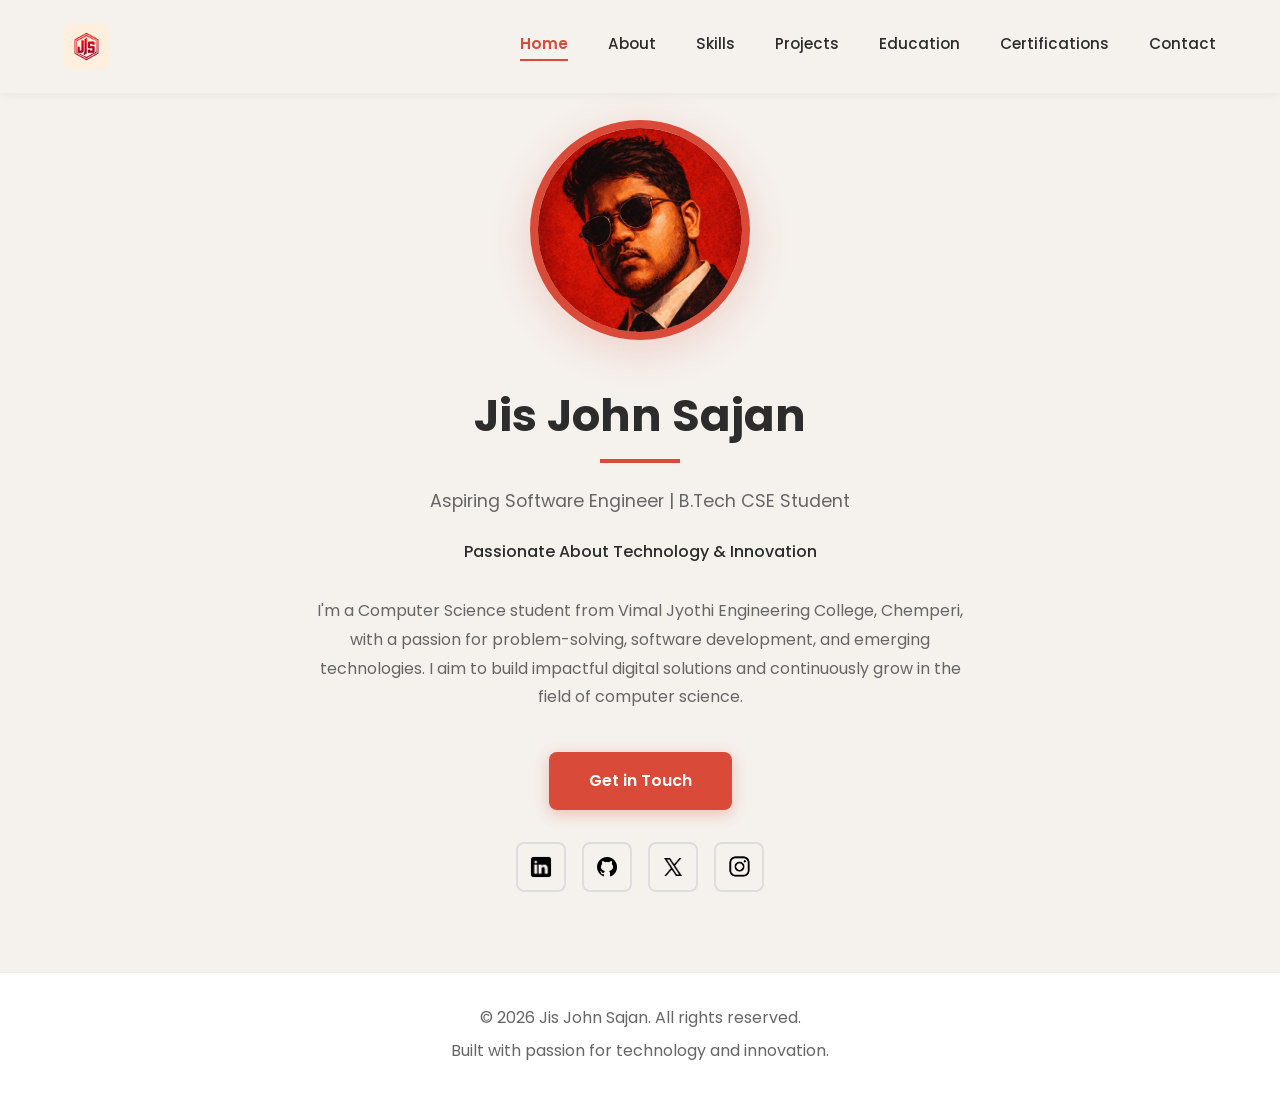
==== index.html @ a959b197 "Add files via upload" ====
<!DOCTYPE html>
<html lang="en">
<head>
    <meta charset="UTF-8">
    <meta name="viewport" content="width=device-width, initial-scale=1.0">
    <title>Jis John Sajan - Home</title>
    <link href="https://fonts.googleapis.com/css2?family=Poppins:wght@300;400;500;600;700&display=swap" rel="stylesheet">
    <link rel="stylesheet" href="https://cdnjs.cloudflare.com/ajax/libs/font-awesome/6.4.0/css/all.min.css">
    <link rel="stylesheet" href="style.css">
</head>
<body>
    <header>
        <img src="logo.png" alt="JJS Logo" class="logo">
        <nav>
            <a href="index.html" class="active">Home</a>
            <a href="about.html">About</a>
            <a href="skills.html">Skills</a>
            <a href="projects.html">Projects</a>
            <a href="education.html">Education</a>
            <a href="certifications.html">Certifications</a>
            <a href="contact.html">Contact</a>
        </nav>
        <div class="menu-toggle">
            <span></span>
            <span></span>
            <span></span>
        </div>
    </header>

    <section class="hero">
        <img src="main.jpeg" alt="Jis John Sajan" class="profile-image">
        <h1>Jis John Sajan</h1>
        <div class="title-underline"></div>
        <p class="subtitle">Aspiring Software Engineer | B.Tech CSE Student</p>
        <p class="tagline">Passionate About Technology &amp; Innovation</p>
        <p class="hero-description">
            I'm a Computer Science student from Vimal Jyothi Engineering College, Chemperi, with a passion for problem-solving, software development, and emerging technologies. I aim to build impactful digital solutions and continuously grow in the field of computer science.
        </p>
        <a href="contact.html" class="cta-button">Get in Touch</a>
        <div class="social-links">
            <a href="https://www.linkedin.com/in/jis-john-sajan-4ab8382ab/" target="_blank" class="social-icon">
                <img src="icons8-linkedin-50.png" width="24" height="24" alt="LinkedIn">
            </a>
            <a href="https://github.com/jisjohnsajan" target="_blank" class="social-icon">
                <img src="icons8-github-96.png" width="24" height="24" alt="GitHub">
            </a>
            <a href="https://x.com/jis_johnny" target="_blank" class="social-icon">
                <img src="icons8-x-64.png" width="24" height="24" alt="X (Twitter)">
            </a>
            <a href="https://www.instagram.com/absolutely_jis.johnny/" target="_blank" class="social-icon">
                <img src="instagram-logo-facebook-2-svgrepo-com.png" width="27" height="27" alt="Instagram">
            </a>
        </div>
    </section>

    <footer>
        <p>&copy; 2026 Jis John Sajan. All rights reserved.</p>
        <p>Built with passion for technology and innovation.</p>
    </footer>

    <script>
        const menuToggle = document.querySelector('.menu-toggle');
        const nav = document.querySelector('nav');
        menuToggle.addEventListener('click', () => { nav.classList.toggle('active'); });
        document.querySelectorAll('nav a').forEach(link => {
            link.addEventListener('click', () => { nav.classList.remove('active'); });
        });
    </script>
</body>
</html>
---- style.css ----
* {
    margin: 0;
    padding: 0;
    box-sizing: border-box;
}

:root {
    --primary: #d94a38;
    --dark: #2c2c2c;
    --light-bg: #f5f1ed;
    --text-gray: #666;
    --white: #ffffff;
}

body {
    font-family: 'Poppins', sans-serif;
    background: var(--light-bg);
    color: var(--dark);
    line-height: 1.6;
}

/* Header */
header {
    position: fixed;
    top: 0;
    left: 0;
    right: 0;
    padding: 1.5rem 5%;
    background: var(--light-bg);
    display: flex;
    justify-content: space-between;
    align-items: center;
    z-index: 1000;
    box-shadow: 0 2px 10px rgba(0,0,0,0.05);
}

.logo {
    width: 45px;
    height: 45px;
    border-radius: 8px;
    object-fit: contain;
}

nav {
    display: flex;
    gap: 2.5rem;
    transition: max-height 0.3s ease-in-out;
}

nav a {
    text-decoration: none;
    color: var(--dark);
    font-weight: 500;
    font-size: 0.95rem;
    transition: color 0.3s;
}

nav a:hover {
    color: var(--primary);
}

.menu-toggle {
    display: none;
    flex-direction: column;
    gap: 5px;
    cursor: pointer;
}

.menu-toggle span {
    width: 25px;
    height: 3px;
    background: var(--dark);
    transition: 0.3s;
}

/* Hero Section */
.hero {
    padding: 120px 5% 80px;
    text-align: center;
    max-width: 800px;
    margin: 0 auto;
}

.profile-image {
    width: 220px;
    height: 220px;
    border-radius: 50%;
    margin: 0 auto 2rem;
    object-fit: cover;
    border: 8px solid var(--primary);
    box-shadow: 0 10px 40px rgba(217, 74, 56, 0.2);
}

h1 {
    font-size: 2.8rem;
    font-weight: 700;
    margin-bottom: 0.5rem;
    color: var(--dark);
}

.title-underline {
    width: 80px;
    height: 4px;
    background: var(--primary);
    margin: 0 auto 1.5rem;
}

.subtitle {
    font-size: 1.1rem;
    color: var(--text-gray);
    margin-bottom: 1.5rem;
    font-weight: 400;
}

.tagline {
    font-size: 1rem;
    color: var(--dark);
    font-weight: 500;
    margin-bottom: 2rem;
}

.hero-description {
    font-size: 1rem;
    color: var(--text-gray);
    line-height: 1.8;
    margin-bottom: 2.5rem;
}

.cta-button {
    display: inline-flex;
    align-items: center;
    gap: 0.5rem;
    padding: 1rem 2.5rem;
    background: var(--primary);
    color: white;
    text-decoration: none;
    border-radius: 8px;
    font-weight: 600;
    font-size: 1rem;
    transition: all 0.3s;
    box-shadow: 0 4px 15px rgba(217, 74, 56, 0.3);
}

.cta-button:hover {
    background: #c23d2d;
    transform: translateY(-2px);
    box-shadow: 0 6px 20px rgba(217, 74, 56, 0.4);
}

.social-links {
    display: flex;
    gap: 1rem;
    justify-content: center;
    margin-top: 2rem;
}

.social-icon {
    width: 50px;
    height: 50px;
    border: 2px solid #ddd;
    border-radius: 8px;
    display: flex;
    align-items: center;
    justify-content: center;
    text-decoration: none;
    color: var(--dark);
    font-size: 1.5rem;
    transition: all 0.3s;
}

.social-icon:hover {
    border-color: var(--primary);
    color: var(--primary);
    transform: translateY(-3px);
}

/* Sections */
section {
    padding: 80px 5%;
    max-width: 1200px;
    margin: 0 auto;
}

section h2 {
    font-size: 2.2rem;
    font-weight: 700;
    margin-bottom: 1rem;
    color: var(--dark);
    text-align: center;
}

.section-underline {
    width: 60px;
    height: 4px;
    background: var(--primary);
    margin: 0 auto 3rem;
}

/* About Section */
.about-content {
    display: grid;
    grid-template-columns: 1fr 1fr;
    gap: 4rem;
    align-items: start;
}

.about-text p {
    margin-bottom: 1.2rem;
    color: var(--text-gray);
    line-height: 1.8;
}

.highlights-grid {
    display: grid;
    grid-template-columns: 1fr 1fr;
    gap: 1.5rem;
}

.highlight-card {
    background: white;
    padding: 1.5rem;
    border-radius: 12px;
    box-shadow: 0 4px 15px rgba(0,0,0,0.05);
    transition: transform 0.3s;
}

.highlight-card:hover {
    transform: translateY(-5px);
    box-shadow: 0 6px 20px rgba(0,0,0,0.1);
}

.highlight-icon {
    font-size: 2rem;
    margin-bottom: 0.5rem;
}

.highlight-card h4 {
    font-size: 1.1rem;
    font-weight: 600;
    color: var(--dark);
    margin-bottom: 0.5rem;
}

.highlight-card p {
    color: var(--text-gray);
    font-size: 0.9rem;
    line-height: 1.6;
    margin: 0;
}

/* Skills Section */
.skills-grid {
    display: grid;
    grid-template-columns: repeat(auto-fit, minmax(300px, 1fr));
    gap: 2.5rem;
}

.skill-category {
    background: white;
    padding: 2rem;
    border-radius: 12px;
    box-shadow: 0 4px 15px rgba(0,0,0,0.05);
}

.skill-category h3 {
    font-size: 1.3rem;
    margin-bottom: 1.5rem;
    color: var(--dark);
    font-weight: 600;
}

.skill-item {
    margin-bottom: 1.5rem;
}

.skill-header {
    display: flex;
    justify-content: space-between;
    margin-bottom: 0.5rem;
    font-weight: 500;
}

.skill-bar {
    width: 100%;
    height: 8px;
    background: #f0f0f0;
    border-radius: 10px;
    overflow: hidden;
}

.skill-progress {
    height: 100%;
    background: var(--primary);
    border-radius: 10px;
    transition: width 1s ease-out;
}

.skill-list {
    list-style: none;
}

.skill-list li {
    padding: 0.5rem 0;
    color: var(--text-gray);
    position: relative;
    padding-left: 1.5rem;
}

.skill-list li::before {
    content: "✓";
    position: absolute;
    left: 0;
    color: var(--primary);
    font-weight: 700;
}

/* Projects Section */
.project-card {
    background: white;
    padding: 3rem;
    border-radius: 12px;
    box-shadow: 0 4px 20px rgba(0,0,0,0.05);
    max-width: 700px;
    margin: 0 auto;
    transition: transform 0.3s;
}

.project-card:hover {
    transform: translateY(-5px);
}

.project-card h3 {
    font-size: 1.8rem;
    color: var(--dark);
    margin-bottom: 1rem;
    font-weight: 600;
}

.project-card p {
    color: var(--text-gray);
    margin-bottom: 1rem;
    line-height: 1.8;
}

.tech-tags {
    display: flex;
    flex-wrap: wrap;
    gap: 0.8rem;
    margin-top: 1.5rem;
}

.tech-tag {
    padding: 0.5rem 1rem;
    background: #f5f1ed;
    color: var(--dark);
    border-radius: 20px;
    font-size: 0.85rem;
    font-weight: 500;
}

/* Education Section */
.timeline {
    max-width: 700px;
    margin: 0 auto;
}

.timeline-item {
    background: white;
    padding: 2rem;
    border-radius: 12px;
    margin-bottom: 2rem;
    border-left: 4px solid var(--primary);
    box-shadow: 0 4px 15px rgba(0,0,0,0.05);
}

.timeline-item h3 {
    font-size: 1.4rem;
    color: var(--dark);
    margin-bottom: 0.5rem;
}

.timeline-year {
    color: var(--primary);
    font-weight: 600;
    margin-bottom: 0.5rem;
    display: block;
}

.timeline-item p {
    color: var(--text-gray);
    line-height: 1.8;
}

/* Certifications */
.cert-grid {
    display: grid;
    grid-template-columns: repeat(2, 1fr);
    gap: 1.5rem;
    max-width: 900px;
    margin: 0 auto;
}

@media (max-width: 768px) {
    .cert-grid {
        grid-template-columns: 1fr;
    }
}

.cert-card {
    background: white;
    border-radius: 12px;
    box-shadow: 0 4px 15px rgba(0,0,0,0.05);
    overflow: hidden;
    transition: transform 0.3s;
}

.cert-card:hover {
    transform: translateY(-5px);
    box-shadow: 0 8px 25px rgba(0,0,0,0.1);
}

.cert-card img {
    width: 100%;
    height: auto;
    display: block;
}

.cert-card .cert-info {
    padding: 1.5rem;
    text-align: center;
}

.cert-card strong {
    display: block;
    color: var(--primary);
    font-size: 1.1rem;
    margin-bottom: 0.5rem;
}

.cert-card p {
    color: var(--text-gray);
    font-size: 0.95rem;
}

/* Contact Section */
.contact-content {
    text-align: center;
    max-width: 600px;
    margin: 0 auto;
}

.contact-content p {
    color: var(--text-gray);
    margin-bottom: 2rem;
    line-height: 1.8;
}

.contact-links {
    display: flex;
    justify-content: center;
    gap: 1.5rem;
    flex-wrap: wrap;
}

.contact-card {
    background: white;
    padding: 2rem 2.5rem;
    border-radius: 16px;
    text-decoration: none;
    color: var(--dark);
    box-shadow: 0 4px 15px rgba(0,0,0,0.06);
    transition: all 0.3s;
    display: flex;
    flex-direction: column;
    align-items: center;
    justify-content: center;
    text-align: center;
    min-width: 200px;
    border-left: 4px solid transparent;
}

.contact-card:hover {
    transform: translateY(-5px);
    box-shadow: 0 10px 30px rgba(217, 74, 56, 0.12);
    border-left: 4px solid var(--primary);
}

.contact-icon-wrap {
    width: 56px;
    height: 56px;
    border-radius: 50%;
    background: #f5f1ed;
    display: flex;
    align-items: center;
    justify-content: center;
    margin-bottom: 1rem;
    transition: background 0.3s;
}

.contact-card:hover .contact-icon-wrap {
    background: rgba(217, 74, 56, 0.1);
}

.contact-card .contact-label {
    font-size: 0.8rem;
    font-weight: 600;
    text-transform: uppercase;
    letter-spacing: 0.08em;
    color: var(--text-gray);
    margin-bottom: 0.3rem;
}

.contact-card .contact-value {
    font-size: 0.95rem;
    font-weight: 600;
    color: var(--dark);
    word-break: break-all;
}

/* Footer */
footer {
    background: white;
    padding: 2rem 5%;
    text-align: center;
    color: var(--text-gray);
    border-top: 1px solid #eee;
}

footer p {
    margin-bottom: 0.5rem;
}

/* Responsive */
@media (max-width: 968px) {
    nav {
        position: absolute;
        top: 100%;
        left: 0;
        right: 0;
        background: var(--light-bg);
        flex-direction: column;
        gap: 0;
        box-shadow: 0 4px 6px rgba(0,0,0,0.1);
        max-height: 0;
        overflow: hidden;
        opacity: 0;
        transition: max-height 0.4s ease-in-out, opacity 0.3s ease-in-out;
    }

    nav.active {
        max-height: 400px;
        opacity: 1;
    }

    nav a {
        padding: 1rem 5%;
        border-bottom: 1px solid #eee;
    }

    nav a:hover {
        background: #f0f0f0;
    }

    .menu-toggle {
        display: flex;
    }

    h1 {
        font-size: 2.2rem;
    }

    .about-content {
        grid-template-columns: 1fr;
        gap: 3rem;
    }

    .skills-grid {
        grid-template-columns: 1fr;
    }

    .highlights-grid {
        grid-template-columns: 1fr;
    }
}

@media (max-width: 640px) {
    .profile-image {
        width: 180px;
        height: 180px;
    }

    section {
        padding: 60px 5%;
    }

    .contact-links {
        flex-direction: column;
        align-items: center;
    }

    .contact-card {
        width: 100%;
        max-width: 320px;
    }
}

/* Smooth Animations */
.fade-in {
    opacity: 0;
    transform: translateY(20px);
    transition: opacity 0.6s ease-out, transform 0.6s ease-out;
}

.fade-in.visible {
    opacity: 1;
    transform: translateY(0);
}


/* Active nav link */
nav a.active {
    color: var(--primary);
    font-weight: 600;
    border-bottom: 2px solid var(--primary);
    padding-bottom: 2px;
}

/* Extra top padding for inner pages so heading clears the fixed header */
#about, #skills, #projects, #education, #certifications, #contact {
    padding-top: 160px;
}

/* Coming Soon / Add More Tiles */
.coming-soon-grid {
    display: grid;
    grid-template-columns: repeat(auto-fit, minmax(260px, 1fr));
    gap: 1.5rem;
    margin-top: 1rem;
}

.coming-soon-tile {
    background: white;
    border-radius: 12px;
    padding: 2rem;
    box-shadow: 0 4px 15px rgba(0,0,0,0.05);
    border: 2px dashed #e0d9d3;
    display: flex;
    flex-direction: column;
    align-items: center;
    justify-content: center;
    gap: 0.8rem;
    transition: transform 0.3s, box-shadow 0.3s;
    min-height: 180px;
    text-align: center;
}

.coming-soon-tile:hover {
    transform: translateY(-5px);
    box-shadow: 0 8px 25px rgba(0,0,0,0.08);
}

.add-more-tile {
    border: 2px dashed #d4cdc4;
}

.add-more-icon {
    font-size: 3rem;
    color: var(--primary);
    font-weight: 300;
    line-height: 1;
}

.add-more-tile h4 {
    font-size: 1.2rem;
    font-weight: 600;
    color: var(--dark);
    margin: 0;
}

.add-more-tile p {
    color: var(--text-gray);
    font-size: 0.95rem;
    margin: 0;
}

.coming-soon-icon {
    font-size: 2.2rem;
}

.coming-soon-tile h4 {
    font-size: 1.1rem;
    font-weight: 600;
    color: var(--dark);
    margin: 0;
}

.coming-soon-tile p {
    color: var(--text-gray);
    font-size: 0.9rem;
    line-height: 1.6;
    margin: 0;
}

.coming-soon-badge {
    display: inline-block;
    margin-top: 0.5rem;
    padding: 0.3rem 0.9rem;
    background: rgba(217, 74, 56, 0.08);
    color: var(--primary);
    border-radius: 20px;
    font-size: 0.78rem;
    font-weight: 600;
    letter-spacing: 0.04em;
    width: fit-content;
}

/* Project Link Cards */
.project-link-card {
    display: flex;
    align-items: center;
    gap: 1rem;
    background: white;
    padding: 1rem 1.5rem;
    border-radius: 10px;
    box-shadow: 0 4px 15px rgba(0,0,0,0.05);
    text-decoration: none;
    color: var(--dark);
    transition: all 0.3s;
    border: 2px solid transparent;
}

.project-link-card:hover {
    transform: translateY(-3px);
    box-shadow: 0 6px 20px rgba(0,0,0,0.1);
    border: 2px solid var(--primary);
}

.project-link-img {
    width: 50px;
    height: 50px;
    object-fit: cover;
    border-radius: 8px;
    background: #f5f1ed;
}

.project-link-text strong {
    display: block;
    font-size: 0.95rem;
    font-weight: 600;
    color: var(--dark);
    margin-bottom: 0.2rem;
}

.project-link-text p {
    font-size: 0.85rem;
    color: var(--text-gray);
    margin: 0;
}
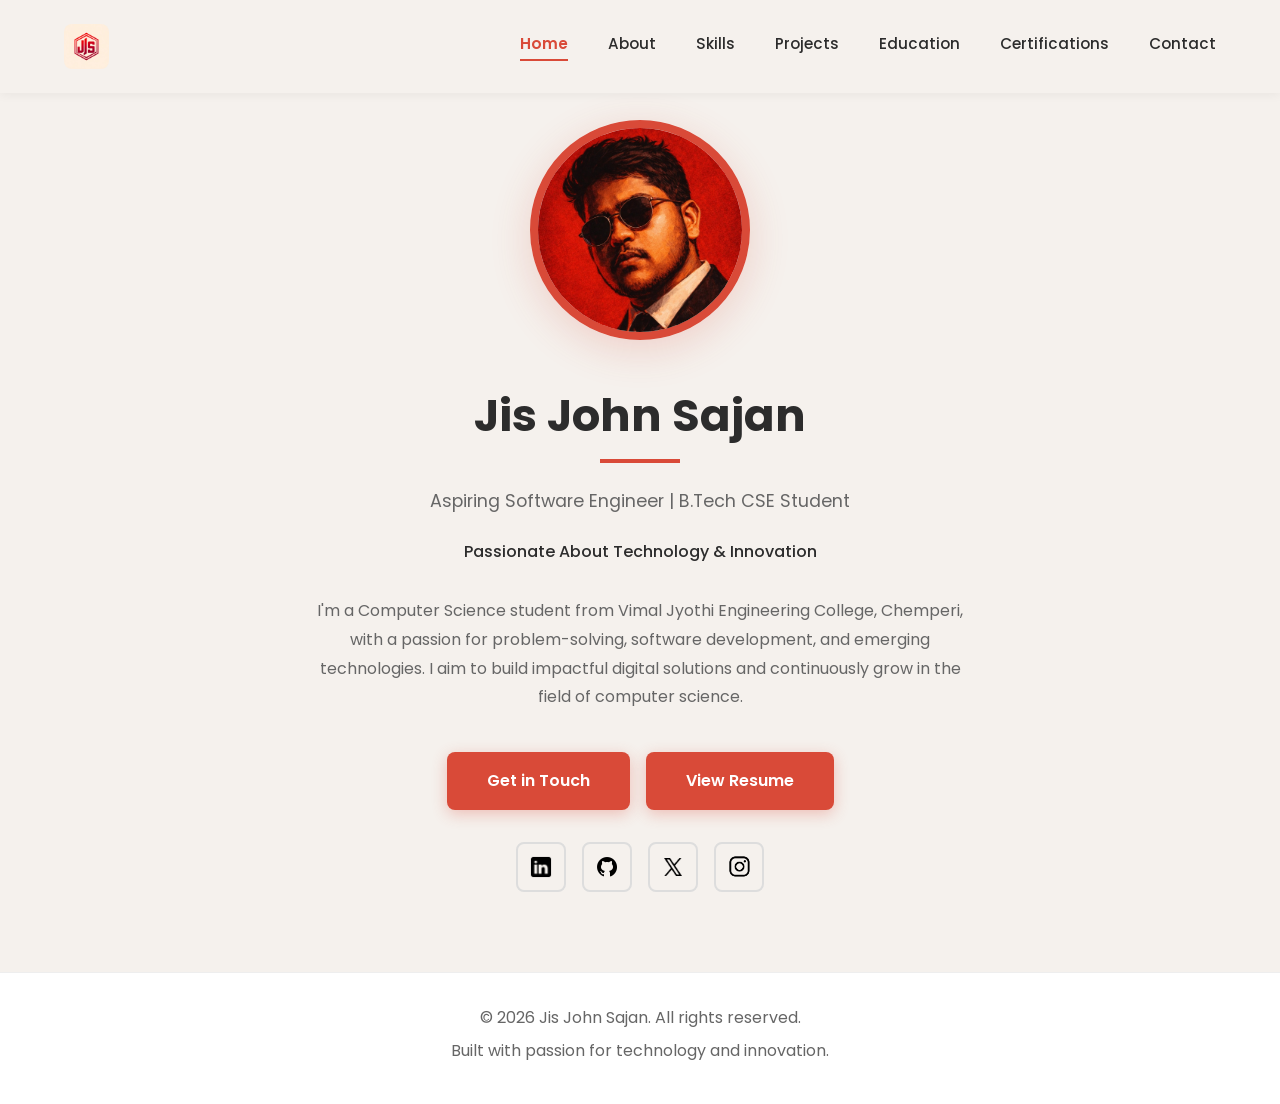
==== commit 6db120a3: "index.html" ====
--- a/index.html
+++ b/index.html
@@ -36,7 +36,14 @@
         <p class="hero-description">
             I'm a Computer Science student from Vimal Jyothi Engineering College, Chemperi, with a passion for problem-solving, software development, and emerging technologies. I aim to build impactful digital solutions and continuously grow in the field of computer science.
         </p>
-        <a href="contact.html" class="cta-button">Get in Touch</a>
+        <div style="display: flex; gap: 1rem; justify-content: center; flex-wrap: wrap;">
+            <a href="contact.html" class="cta-button">Get in Touch</a>
+            
+            <!-- RESUME BUTTON: Replace "Jis_John_Sajan_Resume.pdf" with your actual resume PDF file -->
+            <!-- Make sure your PDF is named exactly: Jis_John_Sajan_Resume.pdf -->
+            <!-- Place it in the same folder as this index.html file -->
+            <a href="Jis_John_Sajan_Resume.pdf" class="cta-button cta-button-secondary" download>View Resume</a>
+        </div>
         <div class="social-links">
             <a href="https://www.linkedin.com/in/jis-john-sajan-4ab8382ab/" target="_blank" class="social-icon">
                 <img src="icons8-linkedin-50.png" width="24" height="24" alt="LinkedIn">
--- a/style.css
+++ b/style.css
@@ -530,7 +530,6 @@
     margin-bottom: 0.5rem;
 }
 
-/* Responsive */
 @media (max-width: 968px) {
     nav {
         position: absolute;
@@ -604,7 +603,6 @@
     }
 }
 
-/* Smooth Animations */
 .fade-in {
     opacity: 0;
     transform: translateY(20px);
@@ -617,7 +615,6 @@
 }
 
 
-/* Active nav link */
 nav a.active {
     color: var(--primary);
     font-weight: 600;
@@ -625,9 +622,12 @@
     padding-bottom: 2px;
 }
 
-/* Extra top padding for inner pages so heading clears the fixed header */
-#about, #skills, #projects, #education, #certifications, #contact {
+#about, #skills, #education, #certifications, #contact {
     padding-top: 160px;
+}
+
+#projects {
+    padding-bottom: 40px;
 }
 
 /* Coming Soon / Add More Tiles */
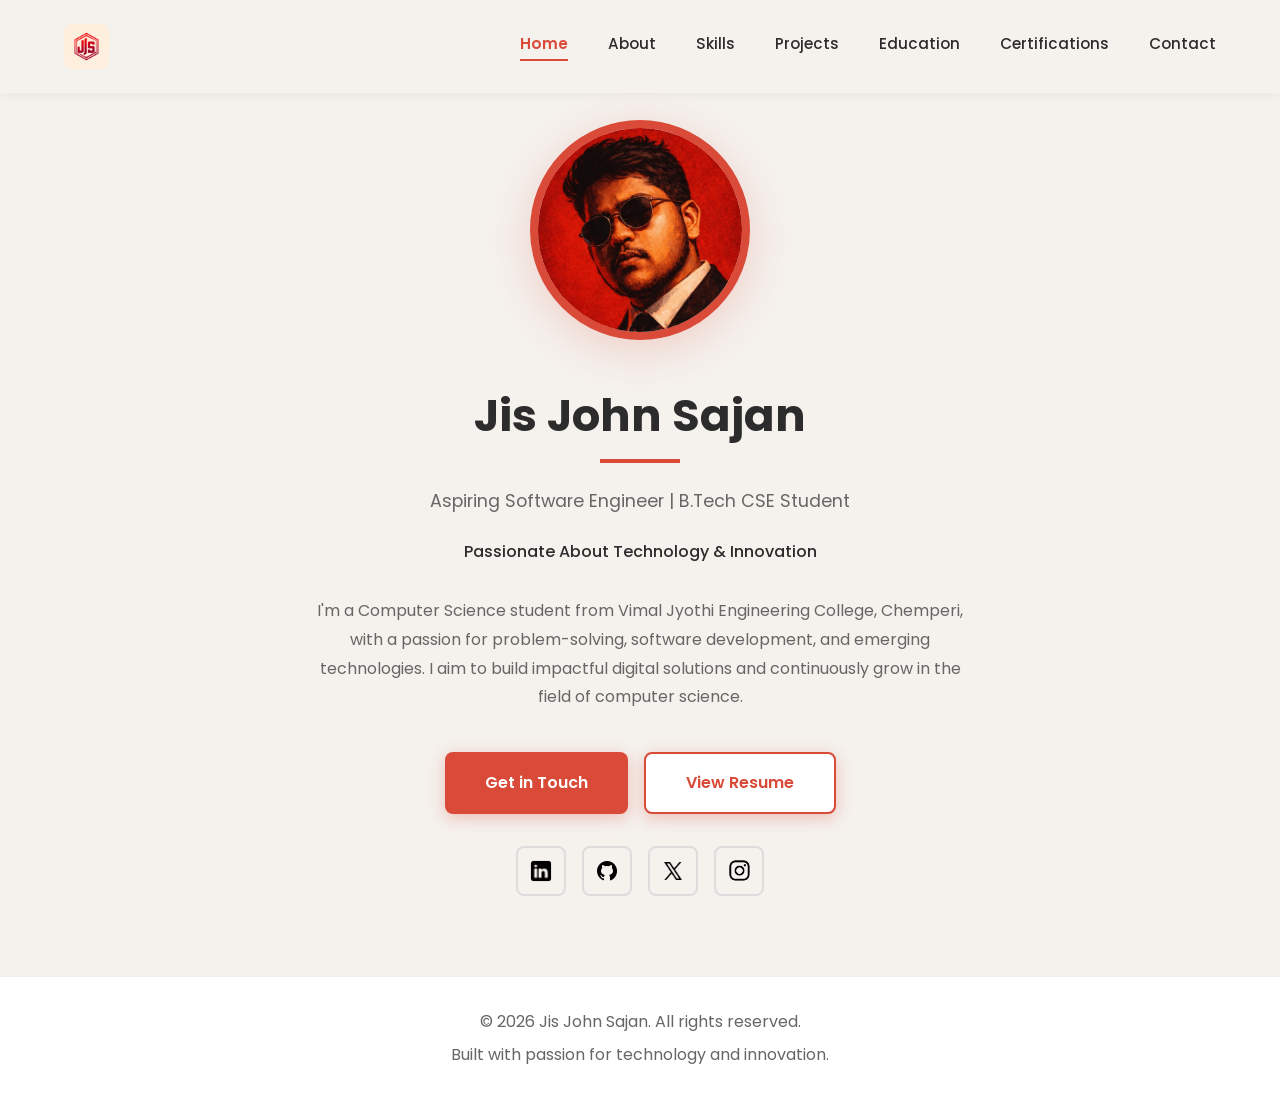
==== commit fc03fa48: "index.html" ====
--- a/index.html
+++ b/index.html
@@ -38,10 +38,7 @@
         </p>
         <div style="display: flex; gap: 1rem; justify-content: center; flex-wrap: wrap;">
             <a href="contact.html" class="cta-button">Get in Touch</a>
-            
-            <!-- RESUME BUTTON: Replace "Jis_John_Sajan_Resume.pdf" with your actual resume PDF file -->
-            <!-- Make sure your PDF is named exactly: Jis_John_Sajan_Resume.pdf -->
-            <!-- Place it in the same folder as this index.html file -->
+
             <a href="Jis_John_Sajan_Resume.pdf" class="cta-button cta-button-secondary" download>View Resume</a>
         </div>
         <div class="social-links">
--- a/style.css
+++ b/style.css
@@ -530,6 +530,7 @@
     margin-bottom: 0.5rem;
 }
 
+/* Responsive */
 @media (max-width: 968px) {
     nav {
         position: absolute;
@@ -603,6 +604,7 @@
     }
 }
 
+/* Smooth Animations */
 .fade-in {
     opacity: 0;
     transform: translateY(20px);
@@ -615,6 +617,7 @@
 }
 
 
+/* Active nav link */
 nav a.active {
     color: var(--primary);
     font-weight: 600;
@@ -622,12 +625,14 @@
     padding-bottom: 2px;
 }
 
-#about, #skills, #education, #certifications, #contact {
+/* Extra top padding for inner pages so heading clears the fixed header */
+#about, #skills, #projects, #education, #certifications, #contact {
     padding-top: 160px;
 }
 
 #projects {
     padding-bottom: 40px;
+    /* Less bottom padding to reduce space after projects */
 }
 
 /* Coming Soon / Add More Tiles */
@@ -756,3 +761,16 @@
     color: var(--text-gray);
     margin: 0;
 }
+
+/* Secondary CTA Button (for Resume) */
+.cta-button-secondary {
+    background: white;
+    color: var(--primary);
+    border: 2px solid var(--primary);
+}
+
+.cta-button-secondary:hover {
+    background: var(--primary);
+    color: white;
+    border: 2px solid var(--primary);
+}
